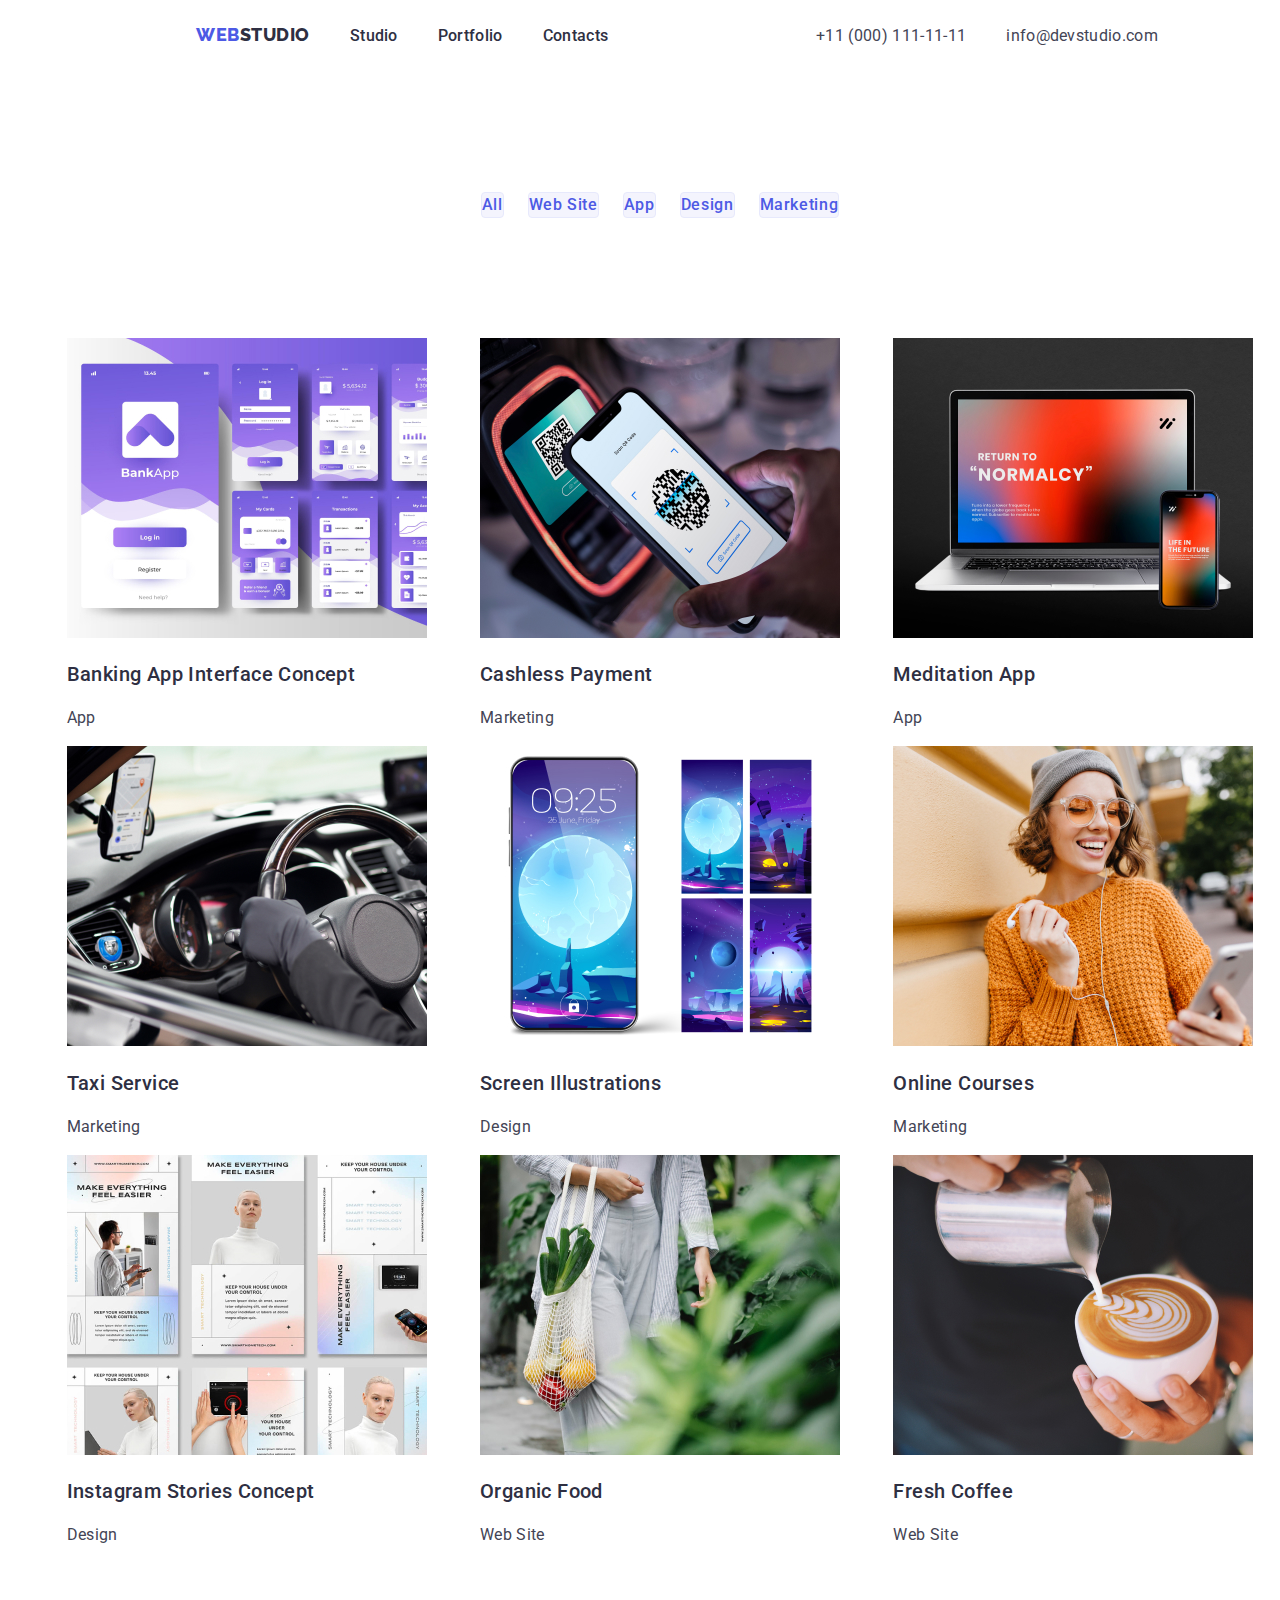
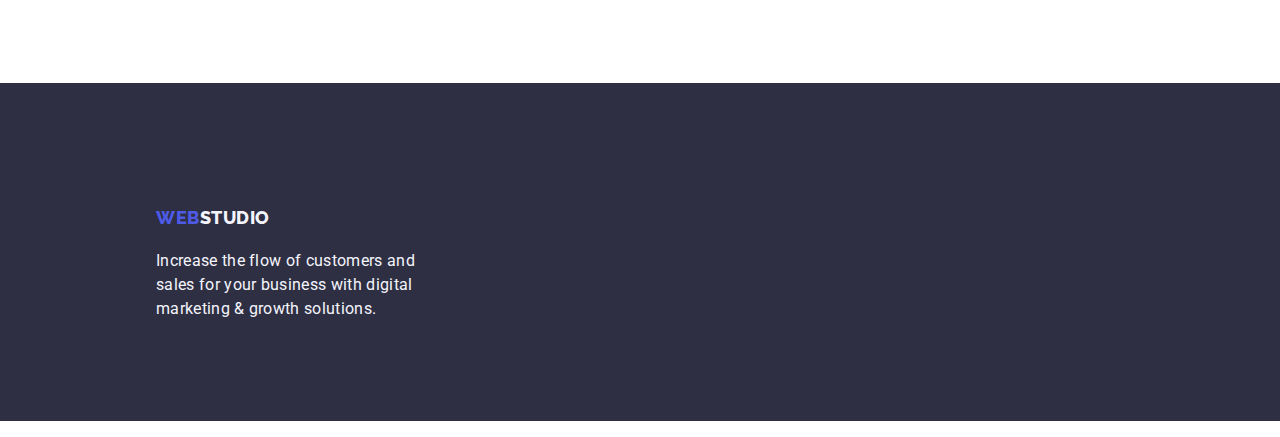
==== portfolio.html @ d00c81ec "Initial commit" ====
<!DOCTYPE html>
<html lang="en">

<head>
    <meta charset="UTF-8">
    <meta name="viewport" content="width=device-width, initial-scale=1.0">
    <title>Web Studio</title>
    <link rel="stylesheet"
        href="https://cdnjs.cloudflare.com/ajax/libs/modern-normalize/1.0.0/modern-normalize.min.css" />
    <link rel="preconnect" href="https://fonts.googleapis.com">
    <link rel="preconnect" href="https://fonts.gstatic.com" crossorigin>
    <link
        href="https://fonts.googleapis.com/css2?family=Montserrat:wght@400;700&family=Raleway:wght@800&family=Roboto:wght@400;500;700;900&display=swap"
        rel="stylesheet">
    <link rel="stylesheet" href="./css/styles.css" />
</head>

<body>
    <header class="container">
        <nav>
            <ul class="main-nav">
                <li class="main-header-menu">
                    <a class="main-header-menu-link" href="#main"><span class="web1">WEB</span><span
                            class="web2">STUDIO</span></a>
                </li>
                <li class="main-header-menu">
                    <a class="main-header-menu-link" href="#studio">Studio</a>
                </li>
                <li class="main-header-menu">
                    <a class="main-header-menu-link" href="#portfolio">Portfolio</a>
                </li>
                <li class="main-header-menu">
                    <a class="main-header-menu-link" href="#contacts">Contacts</a>
                </li>
            </ul>
        </nav>

        <div>
            <ul class="main-header-ctas">
                <li class="main-header-ctas-item">
                    <a class="ctas-link" href="tel:+11 (000) 111-11-11">+11 (000) 111-11-11</a>
                </li>
                <li class="main-header-ctas-item">
                    <a class="ctas-link" href="mailto:info@devstudio.com">info@devstudio.com</a>
                </li>
            </ul>
        </div>
    </header>
    
    
        <div>
            <ul class="sub-menu">
                <li class="sub-menu1">All</li>
                <li class="sub-menu1">Web Site</li>
                <li class="sub-menu1">App</li>
                <li class="sub-menu1">Design</li>
                <li class="sub-menu1">Marketing</li>
            </ul>
        </div>

    <main>
        <div>
            <ul class="container-box">
                <li class="box">
                    <img src="./images/1.jpg" alt="app" width="360px">
                    <h3>Banking App Interface Concept</h3>
                    <p>App</p>
                </li>
                <li class="box">
                    <img src="./images/2.jpg" alt="qr-code" width="360px">
                    <h3>Cashless Payment</h3>
                    <p>Marketing</p>
                </li>
                <li class="box">
                    <img src="./images/3.jpg" alt="laptop" width="360px">
                    <h3>Meditation App</h3>
                    <p>App</p>
                </li>
                <li class="box">
                    <img src="./images/4.jpg" alt="taxi" width="360px">
                    <h3>Taxi Service</h3>
                    <p>Marketing</p>
                </li>
                <li class="box">
                    <img src="./images/5.jpg" alt="screen" width="360px">
                    <h3>Screen Illustrations</h3>
                    <p>Design</p>
                </li>
                <li class="box">
                    <img src="./images/6.jpg" alt="girl" width="360px">
                    <h3>Online Courses</h3>
                    <p>Marketing</p>
                </li>
                <li class="box">
                    <img src="./images/7.jpg" alt="instagram" width="360px">
                    <h3>Instagram Stories Concept</h3>
                    <p>Design</p>
                </li>
                <li class="box">
                    <img src="./images/8.jpg" alt="organic" width="360px">
                    <h3>Organic Food</h3>
                    <p>Web Site</p>
                </li>
                <li class="box">
                    <img src="./images/9.jpg" alt="coffe" width="360px">
                    <h3>Fresh Coffee</h3>
                    <p>Web Site</p>
                </li>
            </ul>
        </div>
    </main>

    <footer>
        <h3><span class="web1">WEB</span><span class="web3-footer">STUDIO</span></h3>
        <p class="footer-text">
            Increase the flow of customers and <br />
            sales for your business with digital <br />
            marketing & growth solutions.
        </p>
    </footer>


</body>
</html>
---- css/styles.css ----
h1 {
    color: var(--WHITE, #FFF);
    text-align: center;
    font-family: Roboto;
    font-size: 56px;
    font-style: normal;
    font-weight: 700;
    line-height: 60px;
    letter-spacing: 1.12px;
    background: var(--NAVY-BLUE, #2E2F42);
    margin-top: 0px;
    padding-top: 188px;
    padding-bottom: 292px;
}

h1 > button {
    border-radius: 4px;
    background: var(--IRIS, #4D5AE5);
    box-shadow: 0px 4px 4px 0px rgba(0, 0, 0, 0.15);
    color:white;
    padding: 16px 32px;
    font-size: 16px;
}

button:hover {
    border-radius: 4px;
        background: teal;
        box-shadow: 0px 4px 4px 0px rgba(0, 0, 0, 0.15);
        color: black;
}

.main-header-menu-link {
    text-decoration: none;
}

.container {
    display: flex;
    align-items: center;
    justify-content: space-between;
    height: 72px;
    width: 1158px;
}

.main-nav {
    list-style: none;
        display: flex;
        gap: 40px;
        margin-left: 156px;
        align-items: center;
        height: 72px;
        margin-top: 24px;
        margin-bottom: 24px;
}

.main-header-ctas {
    list-style: none;
    display: flex;
    gap: 40px;
    justify-content: flex-end;
    margin-top: 24px;
        margin-bottom: 24px;
}

.section1 {
    list-style: none;
    display: flex;
    justify-content: space-around;
    margin-top: 120px;
}

.section1-box {
    color: var(--SLATE, #434455);
        font-size: 16px;
        height: 72px;
        width: 264px;
        gap: 24px;
}

.pics {
    display: flex;
        justify-content: space-around;
        margin: 0 156px;
}

.team1 {
    list-style: none;
    display:flex;
        justify-content: space-around;
        margin: 0 156px 120px 156px;
}

h2 {
    margin-top: 120px;
    margin-bottom: 80px;
    font-size: 36px;
}

.ctas-link {
    text-decoration: none;
    color: var(--SLATE, #434455);
    font-family: Roboto;
    font-size: 16px;
    font-style: normal;
    font-weight: 400;
    line-height: 24px;
    letter-spacing: 0.32px;
}

.web1 {
    color: var(--IRIS, #4D5AE5);
    font-family: Raleway;
    font-size: 18px;
    font-style: normal;
    font-weight: 800;
    line-height: 21px;
    letter-spacing: 0.54px;
    text-transform: uppercase;
}

.web2 {
    color: var(--NAVY-BLUE, #2E2F42);
    font-family: Raleway;
    font-size: 18px;
    font-style: normal;
    font-weight: 800;
    line-height: 21px;
    letter-spacing: 0.54px;
    text-transform: uppercase;
}

.web3-footer {
    color: var(--CLOUD, #F4F4FD);
    font-family: Raleway;
    font-size: 18px;
    font-style: normal;
    font-weight: 800;
    line-height: 21px;
    letter-spacing: 0.54px;
    text-transform: uppercase;
}

.main-header-menu-link {
    color: #2E2F42;
    font-family: Roboto;
    font-size: 16px;
    font-style: normal;
    font-weight: 500;
    line-height: 24px;
    letter-spacing: 0.32px;
}

h2 {
    color: var(--NAVY-BLUE, #2E2F42);
    text-align: center;
    font-family: Roboto;
    font-size: 36px;
    font-style: normal;
    font-weight: 700;
    line-height: 40px;
    letter-spacing: 0.72px;
    text-transform: capitalize;
}

h3 {
    color: var(--NAVY-BLUE, #2E2F42);
    font-family: Roboto;
    font-size: 20px;
    font-style: normal;
    font-weight: 500;
    line-height: 24px;
    letter-spacing: 0.4px;
}

p {
    color: var(--SLATE, #434455);
    font-family: Roboto;
    font-size: 16px;
    font-style: normal;
    font-weight: 400;
    line-height: 24px;
    letter-spacing: 0.32px;
}

.sub-menu {
    list-style: none;
    display: flex;
    justify-content: center;
    gap: 24px;
    margin-top: 120px;
}

.sub-menu .sub-menu1{
    border-radius: 4px;
    border: 1px solid var(--CORNFLOWER, #E7E9FC);
    background: var(--CLOUD, #F4F4FD);
    color: var(--IRIS, #4D5AE5);
        text-align: center;
        font-family: Roboto;
        font-size: 16px;
        font-style: normal;
        font-weight: 500;
        line-height: 24px;
        letter-spacing: 0.64px;
        border-radius: 4px;
            border: 1px solid var(--CORNFLOWER, #E7E9FC);
            background: var(--CLOUD, #F4F4FD);
}

.container-box {
    list-style: none;
    display: flex;
    justify-content: space-around;
    flex-wrap: wrap;
    margin-top: 120px;
    margin-bottom: 120px;
}


.sub-menu .sub-menu1:hover {
    border-radius: 4px;
background: var(--OCEAN, #404BBF);
color: var(--WHITE, #FFF);
box-shadow: 0px 2px 2px 0px rgba(0, 0, 0, 0.12), 0px 2px 1px 0px rgba(0, 0, 0, 0.08), 0px 3px 1px 0px rgba(0, 0, 0, 0.10);
}

.main-nav .main-header-menu-link:hover {
    border-radius: 4px;
        background: var(--OCEAN, #404BBF);
        color: var(--WHITE, #FFF);
        box-shadow: 0px 2px 2px 0px rgba(0, 0, 0, 0.12), 0px 2px 1px 0px rgba(0, 0, 0, 0.08), 0px 3px 1px 0px rgba(0, 0, 0, 0.10);
}

.main-header-ctas .ctas-link:hover {
    border-radius: 4px;
    background: var(--OCEAN, #404BBF);
    color: white;
    box-shadow: 0px 2px 2px 0px rgba(0, 0, 0, 0.12), 0px 2px 1px 0px rgba(0, 0, 0, 0.08), 0px 3px 1px 0px rgba(0, 0, 0, 0.10);
}

footer {
    background: var(--NAVY-BLUE, #2E2F42);
    padding-top: 101.5px;
    padding-left: 156px;
}

.footer-text {
    color: var(--CLOUD, #F4F4FD);
    font-family: Roboto;
    font-size: 16px;
    font-style: normal;
    font-weight: 400;
    line-height: 24px;
    letter-spacing: 0.32px;
    padding-bottom: 100px;
}

footer > h3:hover {
    border-radius: 4px;
        background: var(--OCEAN, #404BBF);
        color: teal;
        box-shadow: 0px 2px 2px 0px rgba(0, 0, 0, 0.12), 0px 2px 1px 0px rgba(0, 0, 0, 0.08), 0px 3px 1px 0px rgba(0, 0, 0, 0.10);
}

.web1:hover {
    color:teal;
}

.web2:hover {
    color: teal;
}

.web3-footer:hover {
    color: teal;
}
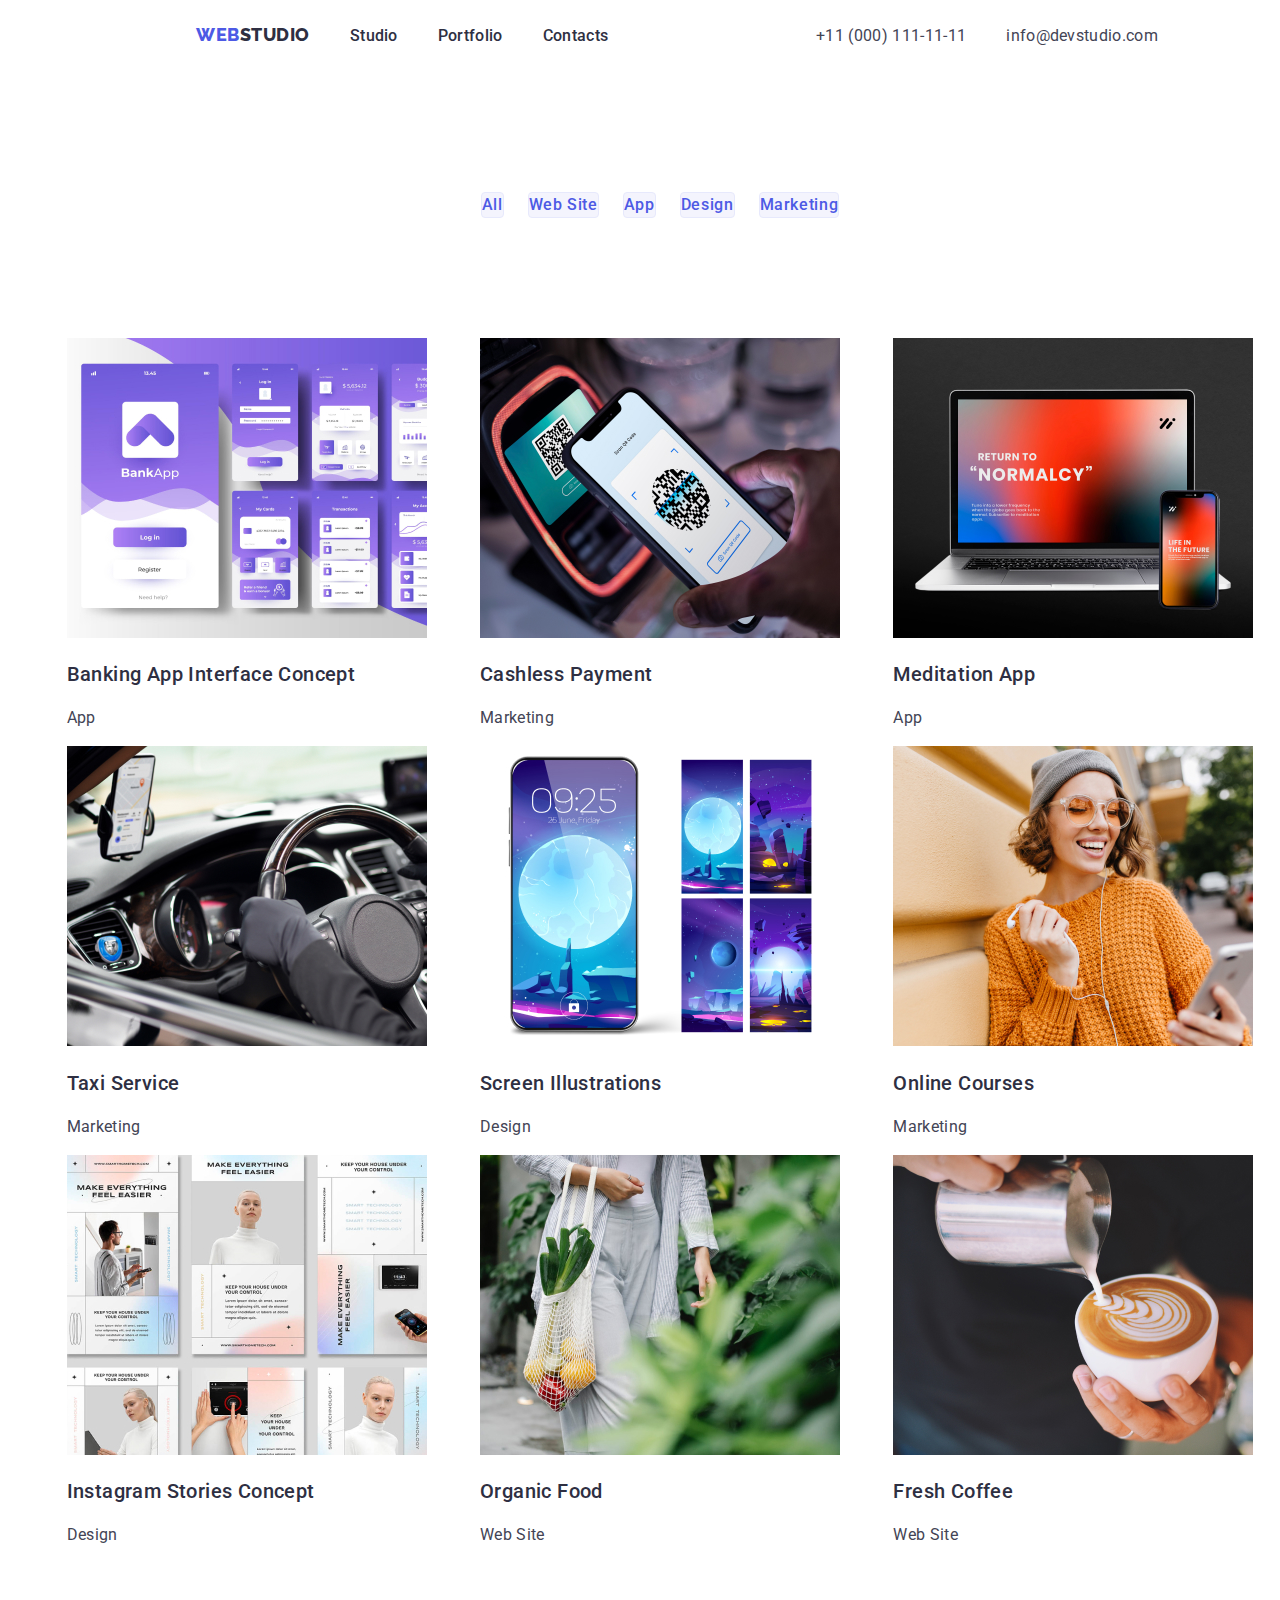
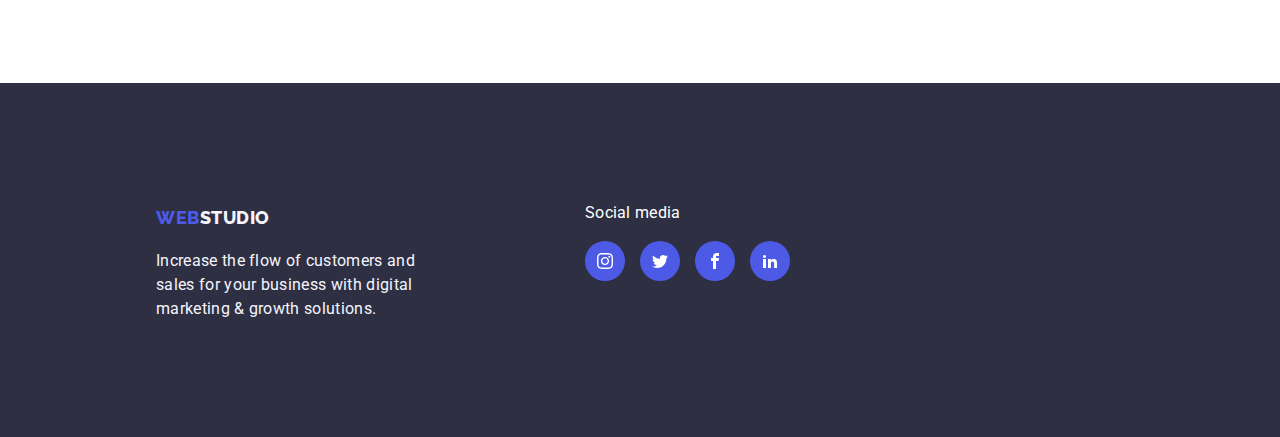
==== commit 4b411d88: "update" ====
--- a/portfolio.html
+++ b/portfolio.html
@@ -110,14 +110,45 @@
         </div>
     </main>
 
-    <footer>
+<footer class="footer-container">
+    <div>
         <h3><span class="web1">WEB</span><span class="web3-footer">STUDIO</span></h3>
         <p class="footer-text">
             Increase the flow of customers and <br />
             sales for your business with digital <br />
             marketing & growth solutions.
         </p>
-    </footer>
+    </div>
+
+    <div">
+        <p class="footer-2">Social media</p>
+        <div class="footer-team-socials">
+            <a class="team-socials-icon">
+                <svg width="16" height="16" class="icon icon-instagram">
+                    <use xlink:href="./images/icons.svg#icon-instagram"></use>
+                </svg>
+            </a>
+
+            <a class="team-socials-icon">
+                <svg width="16" height="16" class="icon icon-twitter">
+                    <use xlink:href="./images/icons.svg#icon-twitter"></use>
+                </svg>
+            </a>
+
+            <a class="team-socials-icon">
+                <svg width="16" height="16" class="icon icon-facebook">
+                    <use xlink:href="./images/icons.svg#icon-facebook"></use>
+                </svg>
+            </a>
+
+            <a class="team-socials-icon">
+                <svg width="16" height="16" class="icon icon-linkedin2">
+                    <use xlink:href="./images/icons.svg#icon-linkedin2"></use>
+                </svg>
+            </a>
+        </div>
+        </div>
+</footer>
 
 
 </body>
--- a/css/styles.css
+++ b/css/styles.css
@@ -11,6 +11,10 @@
     margin-top: 0px;
     padding-top: 188px;
     padding-bottom: 292px;
+    background-image: url(../images/people-office-1.jpg);
+    background-repeat: no-repeat;
+    background-size: cover;
+    background-color: rgba(46, 47, 66, 0.7);
 }
 
 h1 > button {
@@ -236,6 +240,61 @@
     color: white;
     box-shadow: 0px 2px 2px 0px rgba(0, 0, 0, 0.12), 0px 2px 1px 0px rgba(0, 0, 0, 0.08), 0px 3px 1px 0px rgba(0, 0, 0, 0.10);
 }
+.about-icon {
+    padding: 24px 100px;
+    text-align: center;
+    background-color: #F4F4FD;
+}
+
+.team1 {
+    column-gap: 24px;
+}
+
+.team {
+    background-color: #F4F4FD;
+}
+
+.team-caption {
+    background-color: #F4F4FD;
+}
+
+.team ul li {
+    text-align: center;
+}
+
+.team-socials {
+    display: flex;
+    justify-content: space-around;
+}
+
+.team-socials-icon {
+    background-color: #4D5AE5;
+    fill: white;
+    width: 40px;
+    height: 40px;
+    border-radius: 50%;
+    display: flex;
+    justify-content: center;
+    align-items: center;
+}
+
+.clients-icon {
+    display: flex;
+    justify-content: center;
+    gap: 24px;
+    margin-bottom: 120px;
+}
+
+.client-icon {
+    border: solid 1px #8E8F99;
+    list-style: none;
+    padding: 16px 32px;
+}
+
+.client-icon:hover {
+    border-color: black;
+    background-color: #4D5AE5;
+}
 
 footer {
     background: var(--NAVY-BLUE, #2E2F42);
@@ -261,6 +320,22 @@
         box-shadow: 0px 2px 2px 0px rgba(0, 0, 0, 0.12), 0px 2px 1px 0px rgba(0, 0, 0, 0.08), 0px 3px 1px 0px rgba(0, 0, 0, 0.10);
 }
 
+.footer-container {
+    display: flex;
+}
+
+.footer-2 {
+    color: white;
+    margin-left: 170px;
+}
+
+.footer-team-socials {
+    display: flex;
+    margin-left: 170px;
+    gap: 15px;
+}
+
+
 .web1:hover {
     color:teal;
 }
@@ -271,4 +346,5 @@
 
 .web3-footer:hover {
     color: teal;
-}+}
+
